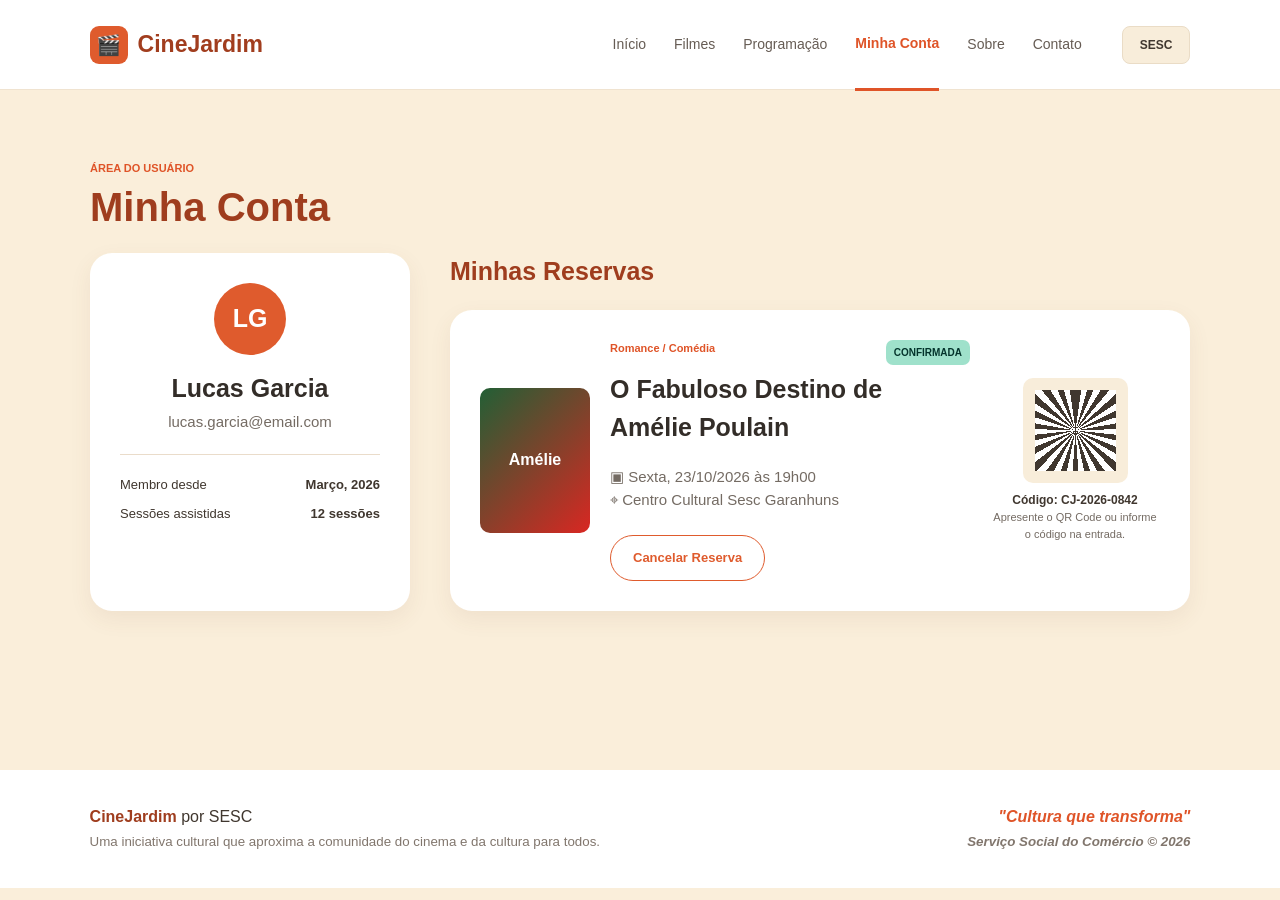
==== conta.html @ 91db7c3a "Versão 1" ====
<!DOCTYPE html>
<html lang="pt-BR">

<head>
    <meta charset="UTF-8">
    <meta name="viewport" content="width=device-width, initial-scale=1.0">
    <title>CineJardim - Minha Conta</title>
    <link rel="stylesheet" href="style.css">
</head>

<body>
    <header class="cabecalho">
        <div class="logo"><span class="icone-logo">🎬</span>CineJardim</div>

        <nav class="navegacao">
            <a href="index.html">Início</a>
            <a href="filmes.html">Filmes</a>
            <a href="programacao.html">Programação</a>
            <a href="conta.html" class="ativo">Minha Conta</a>
            <a href="sobre.html">Sobre</a>
            <a href="contato.html">Contato</a>
        </nav>

        <span class="sesc">SESC</span>
    </header>

    <main>
        <section class="pagina">
            <div class="container">
                <div class="subtitulo">ÁREA DO USUÁRIO</div>

                <h1>Minha Conta</h1>

                <div class="layout-conta">

                    <div class="cartao-info perfil">
                        <div class="avatar">LG</div>

                        <h2 style="color:#332d28;margin-bottom:4px">Lucas Garcia</h2>
                        <p>lucas.garcia@email.com</p>

                        <hr>

                        <div class="linha-perfil">
                            <span>Membro desde</span>
                            <strong>Março, 2026</strong>
                        </div>

                        <div class="linha-perfil">
                            <span>Sessões assistidas</span>
                            <strong>12 sessões</strong>
                        </div>
                    </div>

                    <div>
                        <h2>Minhas Reservas</h2>

                        <div class="cartao-conta reserva">
                            <div class="poster-conta">Amélie</div>

                            <div>
                                <div class="informacoes">
                                    <span>Romance / Comédia</span>
                                    <span class="etiqueta">CONFIRMADA</span>
                                </div>

                                <h2 style="color:#332d28">
                                    O Fabuloso Destino de Amélie Poulain
                                </h2>

                                <p>▣ Sexta, 23/10/2026 às 19h00</p>
                                <p>⌖ Centro Cultural Sesc Garanhuns</p>

                                <br>

                                <a class="botao botao-contorno" href="#">
                                    Cancelar Reserva
                                </a>
                            </div>

                            <div class="caixa-qr">
                                <div class="qr"></div>

                                <div class="codigo">
                                    Código: CJ-2026-0842
                                </div>

                                <p style="text-align:center;font-size:11px">
                                    Apresente o QR Code ou informe o código na entrada.
                                </p>
                            </div>
                        </div>
                    </div>

                </div>
            </div>
        </section>
    </main>

    <footer class="rodape">
        <div>
            <strong>CineJardim</strong> por SESC<br>
            <small>
                Uma iniciativa cultural que aproxima a comunidade do cinema
                e da cultura para todos.
            </small>
        </div>

        <div class="rodape-direita">
            "Cultura que transforma"<br>
            <small>Serviço Social do Comércio © 2026</small>
        </div>
    </footer>
</body>

</html>
---- style.css ----
* {
    box-sizing: border-box;
    margin: 0;
    padding: 0
}

body {
    font-family: Arial, Helvetica, sans-serif;
    background: #faeeda;
    color: #40372f;
    line-height: 1.5
}

a {
    text-decoration: none;
    color: inherit
}

.cabecalho {
    height: 90px;
    background: #fff;
    display: flex;
    align-items: center;
    padding: 0 7%;
    gap: 40px;
    border-bottom: 1px solid #f0e3d0
}

.logo {
    display: flex;
    align-items: center;
    gap: 10px;
    color: #a13d1e;
    font-weight: 800;
    font-size: 23px;
    margin-right: auto
}

.icone-logo {
    width: 38px;
    height: 38px;
    border-radius: 9px;
    background: #df5b2d;
    color: white;
    display: flex;
    align-items: center;
    justify-content: center;
    font-size: 20px
}

.navegacao {
    display: flex;
    gap: 28px;
    align-items: center
}

.navegacao a {
    font-size: 14px;
    color: #665c54;
    padding: 34px 0
}

.navegacao a:hover,
.navegacao a.ativo {
    color: #df5428;
    font-weight: bold;
    border-bottom: 3px solid #df5428
}

.sesc {
    background: #f8edda;
    border: 1px solid #eadcc6;
    border-radius: 8px;
    padding: 9px 17px;
    font-size: 12px;
    font-weight: bold
}

main {
    min-height: calc(100vh - 220px)
}

.container {
    width: 86%;
    max-width: 1100px;
    margin: auto
}

.pagina {
    padding: 70px 0 90px
}

.subtitulo {
    font-size: 11px;
    color: #df5428;
    font-weight: bold;
    text-transform: uppercase;
    margin-bottom: 8px
}

h1 {
    font-size: 40px;
    line-height: 1.1;
    color: #9f3d1e;
    margin-bottom: 24px
}

h2 {
    font-size: 25px;
    color: #9f3d1e;
    margin-bottom: 20px
}

h3 {
    font-size: 19px;
    color: #332d28
}

p {
    color: #746b63;
    font-size: 15px
}

.botao {
    display: inline-block;
    background: #df5b2d;
    color: #fff;
    border: 0;
    border-radius: 24px;
    padding: 12px 22px;
    font-weight: bold;
    font-size: 13px;
    cursor: pointer
}

.botao:hover {
    background: #b94420
}

.botao-contorno {
    background: white;
    color: #df5b2d;
    border: 1px solid #df5b2d
}

.rodape {
    background: #fff;
    padding: 35px 7%;
    display: flex;
    justify-content: space-between;
    gap: 30px;
    align-items: center
}

.rodape strong {
    color: #9f3d1e
}

.rodape small {
    color: #81766d
}

.rodape-direita {
    text-align: right;
    color: #df5428;
    font-weight: bold;
    font-style: italic
}

.principal {
    display: grid;
    grid-template-columns: 1.05fr .95fr;
    gap: 55px;
    align-items: center
}

.imagem-principal {
    height: 330px;
    border-radius: 25px;
    background: linear-gradient(135deg, #35302d, #8a5a42 55%, #df5b2d);
    display: flex;
    align-items: center;
    justify-content: center;
    color: white;
    font-size: 80px
}

.principal p {
    max-width: 560px;
    margin-bottom: 25px
}

.cartoes-inicio {
    display: grid;
    grid-template-columns: 330px 1fr;
    gap: 35px;
    margin-top: 65px
}

.cartao-info,
.cartao-sessao,
.cartao-formulario,
.cartao-conta,
.cartao-contato,
.missao {
    background: #fff;
    border-radius: 22px;
    padding: 30px;
    box-shadow: 0 8px 22px rgba(110, 75, 45, .08)
}

.grade-destaques {
    display: grid;
    grid-template-columns: 1fr 1fr;
    gap: 18px
}

.filme-pequeno {
    display: flex;
    gap: 15px;
    align-items: center
}

.poster-pequeno {
    width: 82px;
    height: 105px;
    border-radius: 10px;
    background: linear-gradient(135deg, #4d9b75, #f1a33c);
    flex-shrink: 0
}

.poster-pequeno.segundo {
    background: linear-gradient(135deg, #111, #d92222)
}

.grade-filmes {
    display: grid;
    grid-template-columns: repeat(3, 1fr);
    gap: 22px
}

.cartao-filme {
    background: #fff;
    border-radius: 18px;
    overflow: hidden;
    box-shadow: 0 7px 18px rgba(110, 75, 45, .08)
}

.poster {
    height: 230px;
    background: linear-gradient(135deg, #1f7b72, #ef9d3e);
    display: flex;
    align-items: center;
    justify-content: center;
    color: white;
    font-size: 34px;
    font-weight: bold;
    text-align: center;
    padding: 20px
}

.poster.cabra {
    background: linear-gradient(135deg, #111, #d82323)
}

.poster.amelie {
    background: linear-gradient(135deg, #225f35, #d92722)
}

.poster.psicose {
    background: linear-gradient(135deg, #222, #aaa)
}

.corpo-filme {
    padding: 18px
}

.informacoes {
    display: flex;
    justify-content: space-between;
    gap: 10px;
    color: #df5428;
    font-size: 11px;
    font-weight: bold;
    margin-bottom: 6px
}

.etiqueta {
    padding: 5px 8px;
    border-radius: 7px;
    font-size: 10px;
    font-weight: bold;
    background: #9fe1cb;
    color: #04342c;
    white-space: nowrap
}

.etiqueta.idade12 {
    background: #f3cf74;
    color: #604500
}

.etiqueta.idade14 {
    background: #f3d3c0;
    color: #71341e
}

.etiqueta.idade16 {
    background: #ed93b1;
    color: #4b1528
}

.duracao {
    font-size: 11px;
    color: #82766e;
    margin: 7px 0 14px
}

.corpo-filme p {
    font-size: 12px;
    margin-bottom: 15px
}

.lista-programacao {
    display: flex;
    flex-direction: column;
    gap: 18px
}

.cartao-sessao {
    display: grid;
    grid-template-columns: 190px 1fr 240px 110px;
    align-items: center;
    gap: 25px;
    padding: 25px
}

.dia {
    font-size: 17px;
    font-weight: bold;
    color: #9f3d1e
}

.data {
    font-size: 12px;
    color: #82766e
}

.ocupacao label {
    font-size: 12px;
    color: #82766e;
    display: flex;
    justify-content: space-between;
    margin-bottom: 7px
}

.progresso {
    height: 7px;
    background: #f4ead7;
    border-radius: 10px;
    overflow: hidden
}

.progresso span {
    display: block;
    height: 100%;
    background: #8fd9c2
}

.progresso.cheio span {
    background: #7b153f
}

.progresso.baixo span {
    background: #df5b2d
}

.layout-reserva {
    display: grid;
    grid-template-columns: 340px 1fr;
    gap: 35px
}

.lista-resumo {
    margin-top: 25px
}

.lista-resumo div {
    display: flex;
    justify-content: space-between;
    padding: 10px 0;
    border-bottom: 1px solid #eee0cf;
    font-size: 13px
}

.grupo-formulario {
    margin-bottom: 18px
}

.grupo-formulario label {
    display: block;
    font-weight: bold;
    font-size: 13px;
    margin-bottom: 7px
}

input,
textarea,
select {
    width: 100%;
    padding: 14px;
    border: 1px solid #eadcca;
    border-radius: 11px;
    background: #fffaf4;
    font: inherit;
    color: #40372f
}

textarea {
    height: 120px;
    resize: none
}

.sucesso {
    margin-top: 20px;
    background: #9fe1cb;
    color: #04342c;
    border: 1px solid #04342c;
    border-radius: 14px;
    padding: 18px;
    font-weight: bold
}

.layout-conta {
    display: grid;
    grid-template-columns: 320px 1fr;
    gap: 40px
}

.avatar {
    width: 72px;
    height: 72px;
    border-radius: 50%;
    background: #df5b2d;
    color: white;
    display: flex;
    align-items: center;
    justify-content: center;
    font-size: 25px;
    font-weight: bold;
    margin: 0 auto 15px
}

.perfil {
    text-align: center
}

.perfil hr {
    border: 0;
    border-top: 1px solid #eadcca;
    margin: 20px 0
}

.linha-perfil {
    display: flex;
    justify-content: space-between;
    font-size: 13px;
    margin: 10px 0
}

.reserva {
    display: grid;
    grid-template-columns: 110px 1fr 170px;
    gap: 20px;
    align-items: center
}

.poster-conta {
    height: 145px;
    border-radius: 10px;
    background: linear-gradient(135deg, #225f35, #d92722);
    display: flex;
    align-items: center;
    justify-content: center;
    color: white;
    font-weight: bold;
    text-align: center
}

.qr {
    width: 105px;
    height: 105px;
    border-radius: 10px;
    background: repeating-conic-gradient(#40372f 0 8deg, #fff 8deg 16deg);
    border: 12px solid #f8edda;
    margin: auto
}

.codigo {
    text-align: center;
    font-size: 12px;
    font-weight: bold;
    margin-top: 8px
}

.sobre-topo {
    display: grid;
    grid-template-columns: 1fr 1fr;
    gap: 60px;
    align-items: center
}

.imagem-sobre {
    height: 300px;
    border-radius: 22px;
    background: linear-gradient(135deg, #312d2a, #936148);
    display: flex;
    align-items: center;
    justify-content: center;
    color: #fff;
    font-size: 75px
}

.missao {
    margin-top: 45px
}

.etapas {
    display: grid;
    grid-template-columns: repeat(3, 1fr);
    gap: 20px;
    margin-top: 25px
}

.etapa {
    background: #fff;
    border-radius: 18px;
    padding: 25px
}

.numero-etapa {
    display: inline-flex;
    width: 34px;
    height: 34px;
    border-radius: 8px;
    background: #f8edda;
    color: #df5b2d;
    align-items: center;
    justify-content: center;
    font-weight: bold;
    margin-bottom: 15px
}

.layout-contato {
    display: grid;
    grid-template-columns: 1.3fr .8fr;
    gap: 35px
}

.informacoes-contato p {
    margin: 8px 0 22px
}

.redes-sociais {
    display: flex;
    gap: 10px;
    margin-top: 25px
}

.rede-social {
    width: 38px;
    height: 38px;
    border-radius: 50%;
    background: #f8edda;
    color: #df5b2d;
    display: flex;
    align-items: center;
    justify-content: center;
    font-weight: bold
}

@media(max-width:850px) {
    .cabecalho {
        height: auto;
        padding: 18px 5%;
        flex-wrap: wrap
    }

    .logo {
        margin-right: 0
    }

    .navegacao {
        order: 3;
        width: 100%;
        justify-content: center;
        gap: 15px;
        flex-wrap: wrap
    }

    .navegacao a {
        padding: 8px 0
    }

    .principal,
    .cartoes-inicio,
    .layout-reserva,
    .layout-conta,
    .sobre-topo,
    .layout-contato {
        grid-template-columns: 1fr
    }

    .grade-filmes {
        grid-template-columns: repeat(2, 1fr)
    }

    .cartao-sessao {
        grid-template-columns: 1fr
    }

    .grade-destaques,
    .etapas {
        grid-template-columns: 1fr
    }

    .reserva {
        grid-template-columns: 90px 1fr
    }

    .caixa-qr {
        grid-column: 1/-1
    }

    .rodape {
        flex-direction: column;
        align-items: flex-start
    }

    .rodape-direita {
        text-align: left
    }
}

@media(max-width:560px) {
    .container {
        width: 90%
    }

    .grade-filmes {
        grid-template-columns: 1fr
    }

    h1 {
        font-size: 32px
    }

    .imagem-principal {
        height: 240px
    }

    .cartao-sessao {
        padding: 20px
    }

    .reserva {
        grid-template-columns: 1fr
    }

    .poster-conta {
        height: 180px
    }
}
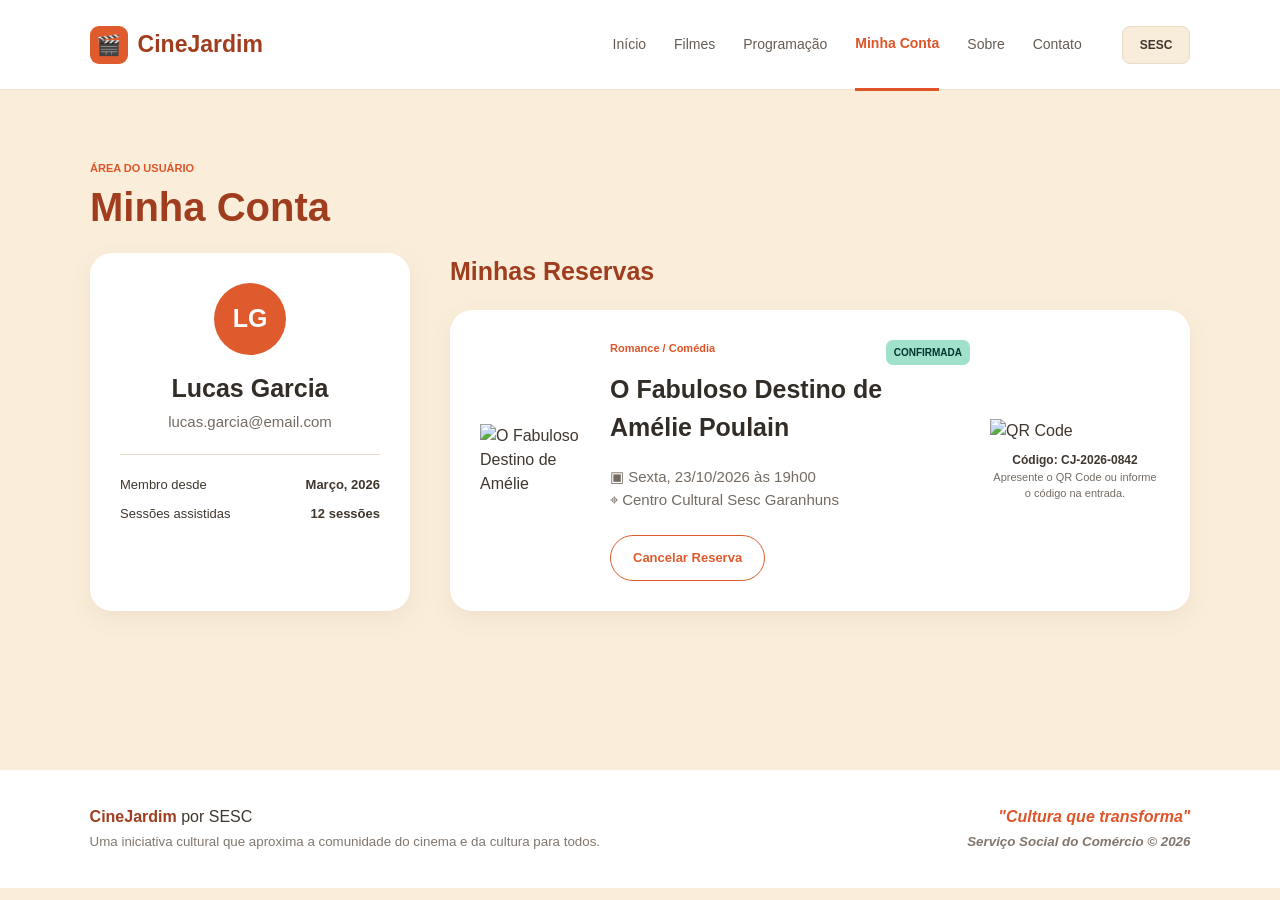
==== commit ca9c8031: "Atualização do CineJardim" ====
--- a/conta.html
+++ b/conta.html
@@ -56,7 +56,7 @@
                         <h2>Minhas Reservas</h2>
 
                         <div class="cartao-conta reserva">
-                            <div class="poster-conta">Amélie</div>
+                            <div class="poster-conta"><img src="https://i.pinimg.com/736x/f1/e9/62/f1e96239907dc743057316d96c8e46ab.jpg" alt="O Fabuloso Destino de Amélie"></div>
 
                             <div>
                                 <div class="informacoes">
@@ -79,7 +79,7 @@
                             </div>
 
                             <div class="caixa-qr">
-                                <div class="qr"></div>
+                                <div class="qr"><img src="https://tse2.mm.bing.net/th/id/OIP.mK2kr2iSUYk_Fvz9c5LDhQHaHa?r=0&rs=1&pid=ImgDetMain&o=7&rm=3" alt="QR Code"></div>
 
                                 <div class="codigo">
                                     Código: CJ-2026-0842
--- a/style.css
+++ b/style.css
@@ -1,20 +1,22 @@
 * {
     box-sizing: border-box;
     margin: 0;
-    padding: 0
+    padding: 0;
 }
 
 body {
     font-family: Arial, Helvetica, sans-serif;
     background: #faeeda;
     color: #40372f;
-    line-height: 1.5
+    line-height: 1.5;
 }
 
 a {
     text-decoration: none;
-    color: inherit
-}
+    color: inherit;
+}
+
+/* CABEÇALHO */
 
 .cabecalho {
     height: 90px;
@@ -23,7 +25,7 @@
     align-items: center;
     padding: 0 7%;
     gap: 40px;
-    border-bottom: 1px solid #f0e3d0
+    border-bottom: 1px solid #f0e3d0;
 }
 
 .logo {
@@ -33,7 +35,7 @@
     color: #a13d1e;
     font-weight: 800;
     font-size: 23px;
-    margin-right: auto
+    margin-right: auto;
 }
 
 .icone-logo {
@@ -45,26 +47,26 @@
     display: flex;
     align-items: center;
     justify-content: center;
-    font-size: 20px
+    font-size: 20px;
 }
 
 .navegacao {
     display: flex;
     gap: 28px;
-    align-items: center
+    align-items: center;
 }
 
 .navegacao a {
     font-size: 14px;
     color: #665c54;
-    padding: 34px 0
+    padding: 34px 0;
 }
 
 .navegacao a:hover,
 .navegacao a.ativo {
     color: #df5428;
     font-weight: bold;
-    border-bottom: 3px solid #df5428
+    border-bottom: 3px solid #df5428;
 }
 
 .sesc {
@@ -73,21 +75,23 @@
     border-radius: 8px;
     padding: 9px 17px;
     font-size: 12px;
-    font-weight: bold
-}
+    font-weight: bold;
+}
+
+/* PRINCIPAL */
 
 main {
-    min-height: calc(100vh - 220px)
+    min-height: calc(100vh - 220px);
 }
 
 .container {
     width: 86%;
     max-width: 1100px;
-    margin: auto
+    margin: auto;
 }
 
 .pagina {
-    padding: 70px 0 90px
+    padding: 70px 0 90px;
 }
 
 .subtitulo {
@@ -95,31 +99,33 @@
     color: #df5428;
     font-weight: bold;
     text-transform: uppercase;
-    margin-bottom: 8px
+    margin-bottom: 8px;
 }
 
 h1 {
     font-size: 40px;
     line-height: 1.1;
     color: #9f3d1e;
-    margin-bottom: 24px
+    margin-bottom: 24px;
 }
 
 h2 {
     font-size: 25px;
     color: #9f3d1e;
-    margin-bottom: 20px
+    margin-bottom: 20px;
 }
 
 h3 {
     font-size: 19px;
-    color: #332d28
+    color: #332d28;
 }
 
 p {
     color: #746b63;
-    font-size: 15px
-}
+    font-size: 15px;
+}
+
+/* BOTÕES */
 
 .botao {
     display: inline-block;
@@ -130,18 +136,20 @@
     padding: 12px 22px;
     font-weight: bold;
     font-size: 13px;
-    cursor: pointer
+    cursor: pointer;
 }
 
 .botao:hover {
-    background: #b94420
+    background: #b94420;
 }
 
 .botao-contorno {
     background: white;
     color: #df5b2d;
-    border: 1px solid #df5b2d
-}
+    border: 1px solid #df5b2d;
+}
+
+/* RODAPÉ */
 
 .rodape {
     background: #fff;
@@ -149,29 +157,31 @@
     display: flex;
     justify-content: space-between;
     gap: 30px;
-    align-items: center
+    align-items: center;
 }
 
 .rodape strong {
-    color: #9f3d1e
+    color: #9f3d1e;
 }
 
 .rodape small {
-    color: #81766d
+    color: #81766d;
 }
 
 .rodape-direita {
     text-align: right;
     color: #df5428;
     font-weight: bold;
-    font-style: italic
-}
+    font-style: italic;
+}
+
+/* PÁGINA INICIAL */
 
 .principal {
     display: grid;
     grid-template-columns: 1.05fr .95fr;
     gap: 55px;
-    align-items: center
+    align-items: center;
 }
 
 .imagem-principal {
@@ -182,19 +192,30 @@
     align-items: center;
     justify-content: center;
     color: white;
-    font-size: 80px
+    font-size: 80px;
+    overflow: hidden;
+}
+
+/* CORREÇÃO DA IMAGEM */
+
+.imagem-principal img {
+    width: 100%;
+    height: 100%;
+    object-fit: cover;
+    border-radius: 25px;
+    display: block;
 }
 
 .principal p {
     max-width: 560px;
-    margin-bottom: 25px
+    margin-bottom: 25px;
 }
 
 .cartoes-inicio {
     display: grid;
     grid-template-columns: 330px 1fr;
     gap: 35px;
-    margin-top: 65px
+    margin-top: 65px;
 }
 
 .cartao-info,
@@ -206,19 +227,19 @@
     background: #fff;
     border-radius: 22px;
     padding: 30px;
-    box-shadow: 0 8px 22px rgba(110, 75, 45, .08)
+    box-shadow: 0 8px 22px rgba(110, 75, 45, .08);
 }
 
 .grade-destaques {
     display: grid;
     grid-template-columns: 1fr 1fr;
-    gap: 18px
+    gap: 18px;
 }
 
 .filme-pequeno {
     display: flex;
     gap: 15px;
-    align-items: center
+    align-items: center;
 }
 
 .poster-pequeno {
@@ -226,53 +247,46 @@
     height: 105px;
     border-radius: 10px;
     background: linear-gradient(135deg, #4d9b75, #f1a33c);
-    flex-shrink: 0
+    flex-shrink: 0;
+    overflow: hidden; 
+}
+
+.poster-pequeno img {
+    width: 100%;
+    height: 100%;
+    object-fit: cover; /* Ajusta a imagem sem distorcer as proporções */
+    display: block;
 }
 
 .poster-pequeno.segundo {
-    background: linear-gradient(135deg, #111, #d92222)
-}
+    background: linear-gradient(135deg, #111, #d92222);
+}
+
+/* FILMES */
 
 .grade-filmes {
     display: grid;
     grid-template-columns: repeat(3, 1fr);
-    gap: 22px
+    gap: 22px;
 }
 
 .cartao-filme {
     background: #fff;
     border-radius: 18px;
     overflow: hidden;
-    box-shadow: 0 7px 18px rgba(110, 75, 45, .08)
-}
-
-.poster {
-    height: 230px;
-    background: linear-gradient(135deg, #1f7b72, #ef9d3e);
-    display: flex;
-    align-items: center;
-    justify-content: center;
-    color: white;
-    font-size: 34px;
-    font-weight: bold;
-    text-align: center;
-    padding: 20px
-}
-
-.poster.cabra {
-    background: linear-gradient(135deg, #111, #d82323)
-}
-
-.poster.amelie {
-    background: linear-gradient(135deg, #225f35, #d92722)
-}
-
-.poster.psicose {
-    background: linear-gradient(135deg, #222, #aaa)
-}
-
+    box-shadow: 0 7px 18px rgba(110, 75, 45, .08);
+}
+
+
+
+.poster img {
+    width: 100%;
+    height: 100%;
+    object-fit: cover;
+    display: block;
+}
 .corpo-filme {
-    padding: 18px
+    padding: 18px;
 }
 
 .informacoes {
@@ -282,7 +296,7 @@
     color: #df5428;
     font-size: 11px;
     font-weight: bold;
-    margin-bottom: 6px
+    margin-bottom: 6px;
 }
 
 .etiqueta {
@@ -292,39 +306,41 @@
     font-weight: bold;
     background: #9fe1cb;
     color: #04342c;
-    white-space: nowrap
+    white-space: nowrap;
 }
 
 .etiqueta.idade12 {
     background: #f3cf74;
-    color: #604500
+    color: #604500;
 }
 
 .etiqueta.idade14 {
     background: #f3d3c0;
-    color: #71341e
+    color: #71341e;
 }
 
 .etiqueta.idade16 {
     background: #ed93b1;
-    color: #4b1528
+    color: #4b1528;
 }
 
 .duracao {
     font-size: 11px;
     color: #82766e;
-    margin: 7px 0 14px
+    margin: 7px 0 14px;
 }
 
 .corpo-filme p {
     font-size: 12px;
-    margin-bottom: 15px
-}
+    margin-bottom: 15px;
+}
+
+/* PROGRAMAÇÃO */
 
 .lista-programacao {
     display: flex;
     flex-direction: column;
-    gap: 18px
+    gap: 18px;
 }
 
 .cartao-sessao {
@@ -332,18 +348,18 @@
     grid-template-columns: 190px 1fr 240px 110px;
     align-items: center;
     gap: 25px;
-    padding: 25px
+    padding: 25px;
 }
 
 .dia {
     font-size: 17px;
     font-weight: bold;
-    color: #9f3d1e
+    color: #9f3d1e;
 }
 
 .data {
     font-size: 12px;
-    color: #82766e
+    color: #82766e;
 }
 
 .ocupacao label {
@@ -351,38 +367,40 @@
     color: #82766e;
     display: flex;
     justify-content: space-between;
-    margin-bottom: 7px
+    margin-bottom: 7px;
 }
 
 .progresso {
     height: 7px;
     background: #f4ead7;
     border-radius: 10px;
-    overflow: hidden
+    overflow: hidden;
 }
 
 .progresso span {
     display: block;
     height: 100%;
-    background: #8fd9c2
+    background: #8fd9c2;
 }
 
 .progresso.cheio span {
-    background: #7b153f
+    background: #7b153f;
 }
 
 .progresso.baixo span {
-    background: #df5b2d
-}
+    background: #df5b2d;
+}
+
+/* RESERVA */
 
 .layout-reserva {
     display: grid;
     grid-template-columns: 340px 1fr;
-    gap: 35px
+    gap: 35px;
 }
 
 .lista-resumo {
-    margin-top: 25px
+    margin-top: 25px;
 }
 
 .lista-resumo div {
@@ -390,18 +408,18 @@
     justify-content: space-between;
     padding: 10px 0;
     border-bottom: 1px solid #eee0cf;
-    font-size: 13px
+    font-size: 13px;
 }
 
 .grupo-formulario {
-    margin-bottom: 18px
+    margin-bottom: 18px;
 }
 
 .grupo-formulario label {
     display: block;
     font-weight: bold;
     font-size: 13px;
-    margin-bottom: 7px
+    margin-bottom: 7px;
 }
 
 input,
@@ -413,12 +431,12 @@
     border-radius: 11px;
     background: #fffaf4;
     font: inherit;
-    color: #40372f
+    color: #40372f;
 }
 
 textarea {
     height: 120px;
-    resize: none
+    resize: none;
 }
 
 .sucesso {
@@ -428,13 +446,15 @@
     border: 1px solid #04342c;
     border-radius: 14px;
     padding: 18px;
-    font-weight: bold
-}
+    font-weight: bold;
+}
+
+/* CONTA */
 
 .layout-conta {
     display: grid;
     grid-template-columns: 320px 1fr;
-    gap: 40px
+    gap: 40px;
 }
 
 .avatar {
@@ -448,94 +468,86 @@
     justify-content: center;
     font-size: 25px;
     font-weight: bold;
-    margin: 0 auto 15px
+    margin: 0 auto 15px;
 }
 
 .perfil {
-    text-align: center
+    text-align: center;
 }
 
 .perfil hr {
     border: 0;
     border-top: 1px solid #eadcca;
-    margin: 20px 0
+    margin: 20px 0;
 }
 
 .linha-perfil {
     display: flex;
     justify-content: space-between;
     font-size: 13px;
-    margin: 10px 0
+    margin: 10px 0;
 }
 
 .reserva {
     display: grid;
     grid-template-columns: 110px 1fr 170px;
     gap: 20px;
-    align-items: center
-}
-
-.poster-conta {
-    height: 145px;
-    border-radius: 10px;
-    background: linear-gradient(135deg, #225f35, #d92722);
-    display: flex;
-    align-items: center;
-    justify-content: center;
-    color: white;
-    font-weight: bold;
-    text-align: center
-}
-
-.qr {
-    width: 105px;
-    height: 105px;
-    border-radius: 10px;
-    background: repeating-conic-gradient(#40372f 0 8deg, #fff 8deg 16deg);
-    border: 12px solid #f8edda;
-    margin: auto
+    align-items: center;
+}
+
+.poster-conta img {
+    width: 100%;
+    height: 100%;
+    object-fit: cover;
+    display: block;
+}
+
+.qr img {
+  width: 100%;
+    height: 100%;
+    object-fit: cover;
+    display: block;
 }
 
 .codigo {
     text-align: center;
     font-size: 12px;
     font-weight: bold;
-    margin-top: 8px
-}
+    margin-top: 8px;
+}
+
+/* SOBRE */
 
 .sobre-topo {
     display: grid;
     grid-template-columns: 1fr 1fr;
     gap: 60px;
-    align-items: center
-}
-
-.imagem-sobre {
-    height: 300px;
-    border-radius: 22px;
-    background: linear-gradient(135deg, #312d2a, #936148);
-    display: flex;
-    align-items: center;
-    justify-content: center;
-    color: #fff;
-    font-size: 75px
+    align-items: center;
+}
+
+.imagem-sobre img {
+  width: 100%;
+    height: 100%;
+    object-fit: cover;
+    border-radius: 25px;
+    display: block;
 }
 
 .missao {
-    margin-top: 45px
+    margin-top: 45px;
 }
 
 .etapas {
     display: grid;
     grid-template-columns: repeat(3, 1fr);
     gap: 20px;
-    margin-top: 25px
+    margin-top: 25px;
 }
 
 .etapa {
     background: #fff;
     border-radius: 18px;
-    padding: 25px
+    padding: 25px;
 }
 
 .numero-etapa {
@@ -548,23 +560,25 @@
     align-items: center;
     justify-content: center;
     font-weight: bold;
-    margin-bottom: 15px
-}
+    margin-bottom: 15px;
+}
+
+/* CONTATO */
 
 .layout-contato {
     display: grid;
     grid-template-columns: 1.3fr .8fr;
-    gap: 35px
+    gap: 35px;
 }
 
 .informacoes-contato p {
-    margin: 8px 0 22px
+    margin: 8px 0 22px;
 }
 
 .redes-sociais {
     display: flex;
     gap: 10px;
-    margin-top: 25px
+    margin-top: 25px;
 }
 
 .rede-social {
@@ -576,98 +590,6 @@
     display: flex;
     align-items: center;
     justify-content: center;
-    font-weight: bold
-}
-
-@media(max-width:850px) {
-    .cabecalho {
-        height: auto;
-        padding: 18px 5%;
-        flex-wrap: wrap
-    }
-
-    .logo {
-        margin-right: 0
-    }
-
-    .navegacao {
-        order: 3;
-        width: 100%;
-        justify-content: center;
-        gap: 15px;
-        flex-wrap: wrap
-    }
-
-    .navegacao a {
-        padding: 8px 0
-    }
-
-    .principal,
-    .cartoes-inicio,
-    .layout-reserva,
-    .layout-conta,
-    .sobre-topo,
-    .layout-contato {
-        grid-template-columns: 1fr
-    }
-
-    .grade-filmes {
-        grid-template-columns: repeat(2, 1fr)
-    }
-
-    .cartao-sessao {
-        grid-template-columns: 1fr
-    }
-
-    .grade-destaques,
-    .etapas {
-        grid-template-columns: 1fr
-    }
-
-    .reserva {
-        grid-template-columns: 90px 1fr
-    }
-
-    .caixa-qr {
-        grid-column: 1/-1
-    }
-
-    .rodape {
-        flex-direction: column;
-        align-items: flex-start
-    }
-
-    .rodape-direita {
-        text-align: left
-    }
-}
-
-@media(max-width:560px) {
-    .container {
-        width: 90%
-    }
-
-    .grade-filmes {
-        grid-template-columns: 1fr
-    }
-
-    h1 {
-        font-size: 32px
-    }
-
-    .imagem-principal {
-        height: 240px
-    }
-
-    .cartao-sessao {
-        padding: 20px
-    }
-
-    .reserva {
-        grid-template-columns: 1fr
-    }
-
-    .poster-conta {
-        height: 180px
-    }
-}+    font-weight: bold;
+}
+
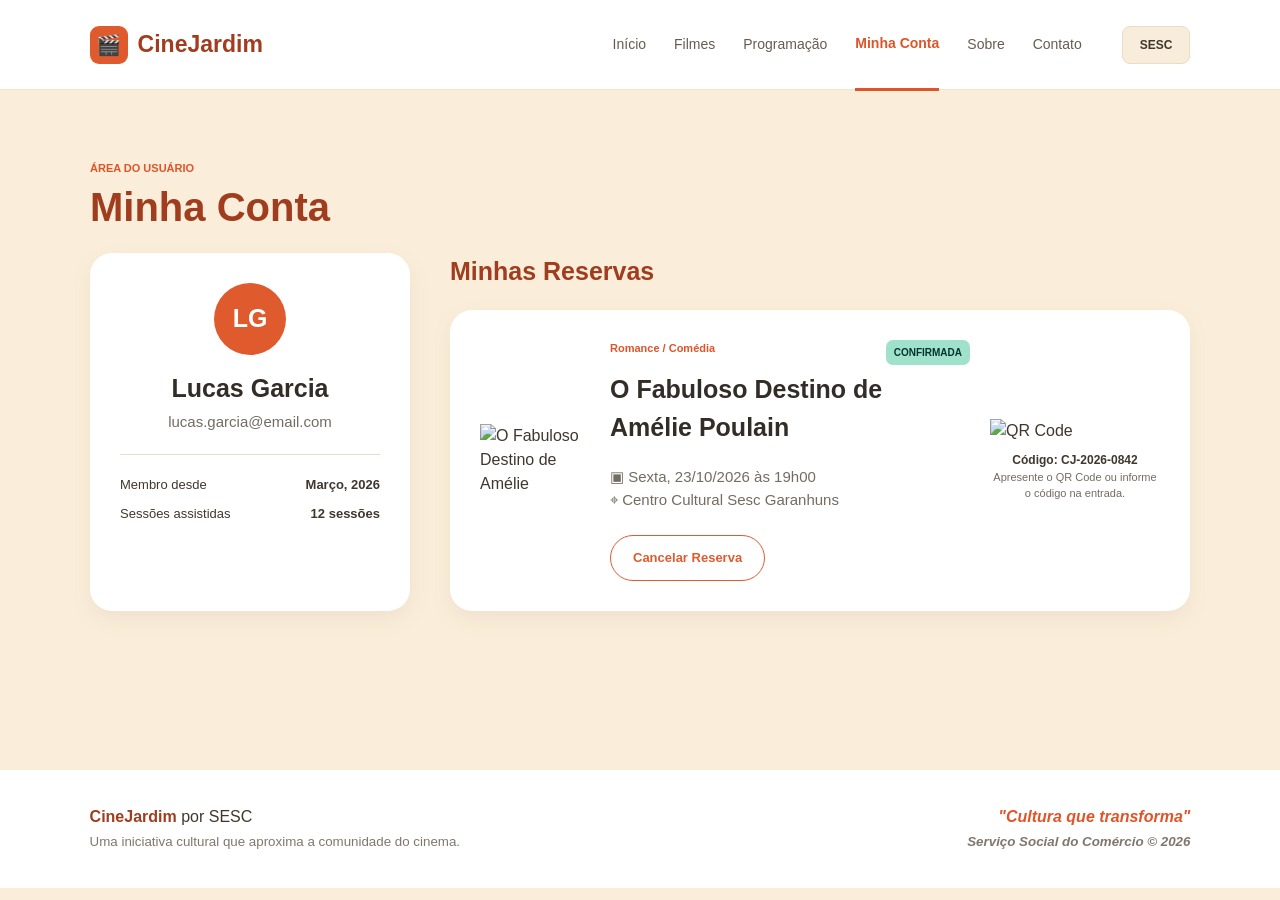
==== commit e5ee2245: "Ajuste" ====
--- a/conta.html
+++ b/conta.html
@@ -101,8 +101,7 @@
         <div>
             <strong>CineJardim</strong> por SESC<br>
             <small>
-                Uma iniciativa cultural que aproxima a comunidade do cinema
-                e da cultura para todos.
+                Uma iniciativa cultural que aproxima a comunidade do cinema.
             </small>
         </div>
 
--- a/style.css
+++ b/style.css
@@ -521,9 +521,11 @@
 .sobre-topo {
     display: grid;
     grid-template-columns: 1fr 1fr;
-    gap: 60px;
-    align-items: center;
-}
+  gap: 60px;
+    align-items: center;
+}
+
+
 
 .imagem-sobre img {
   width: 100%;
